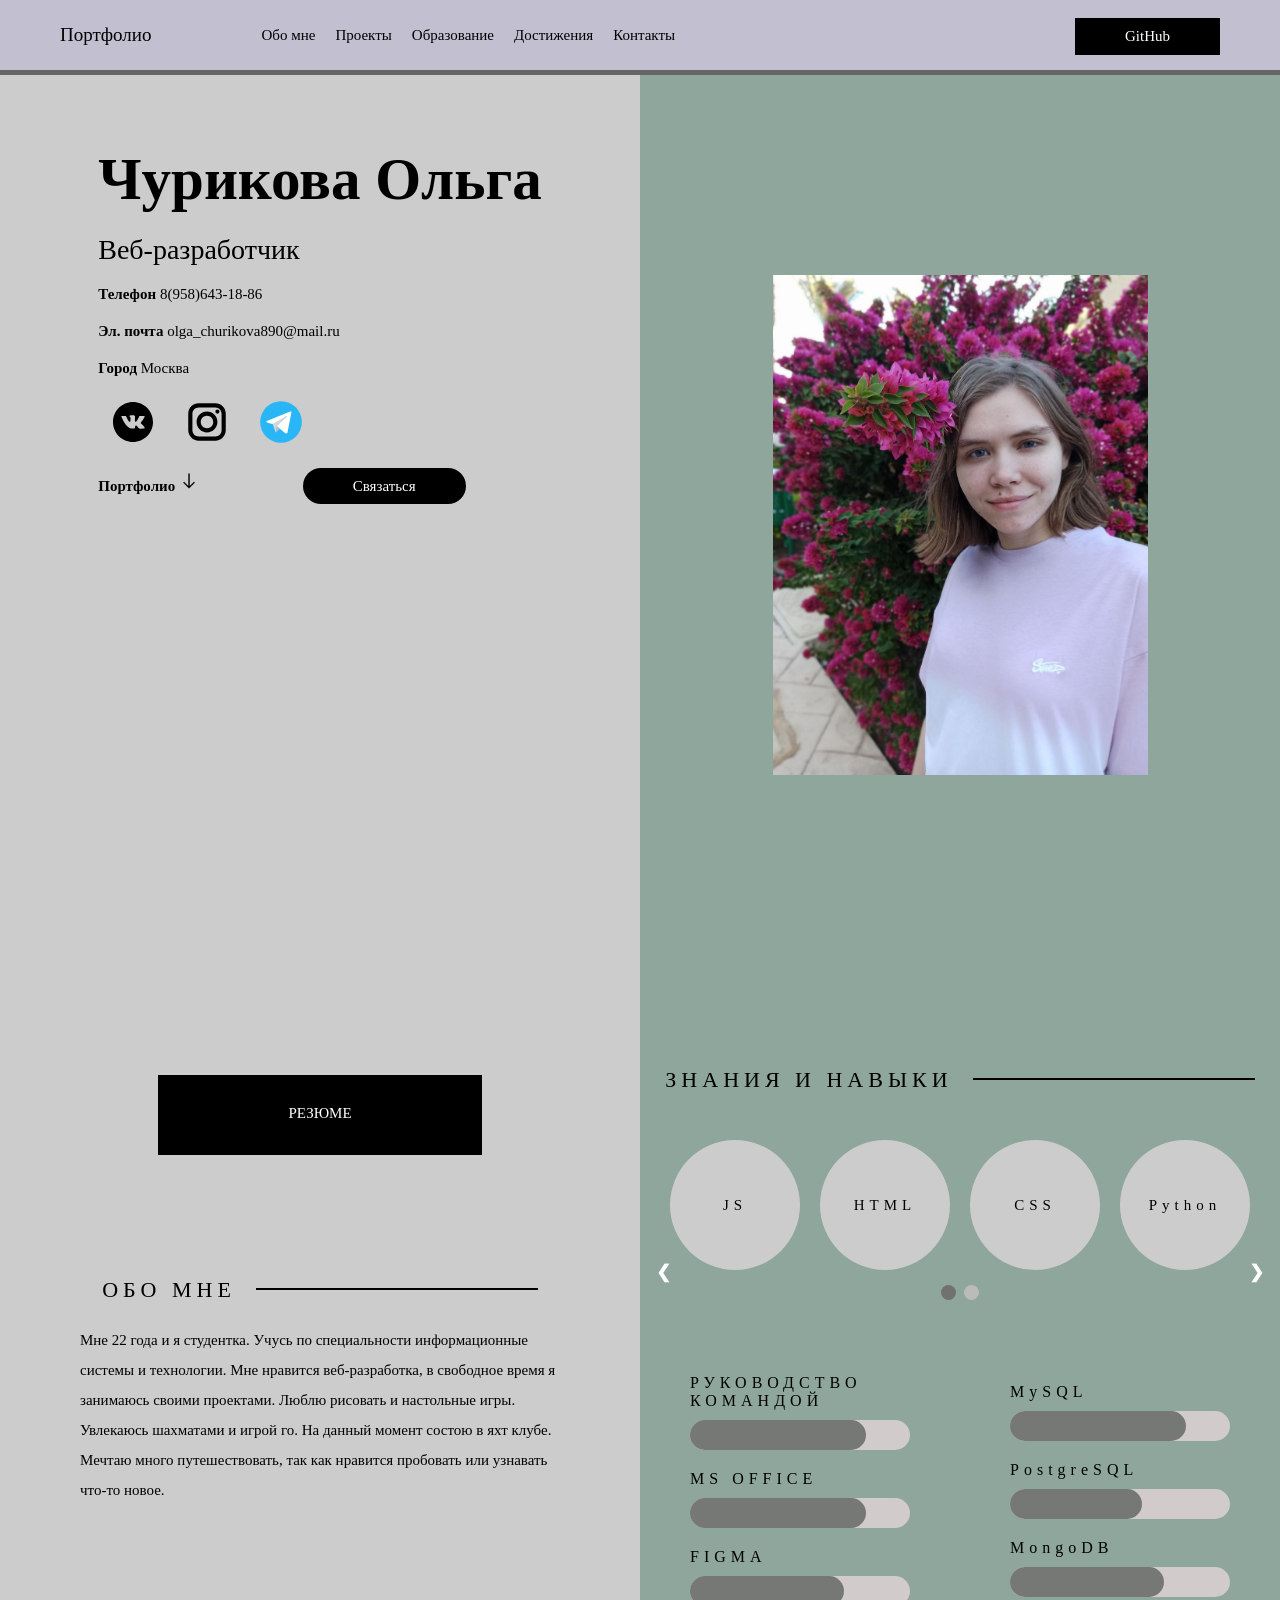
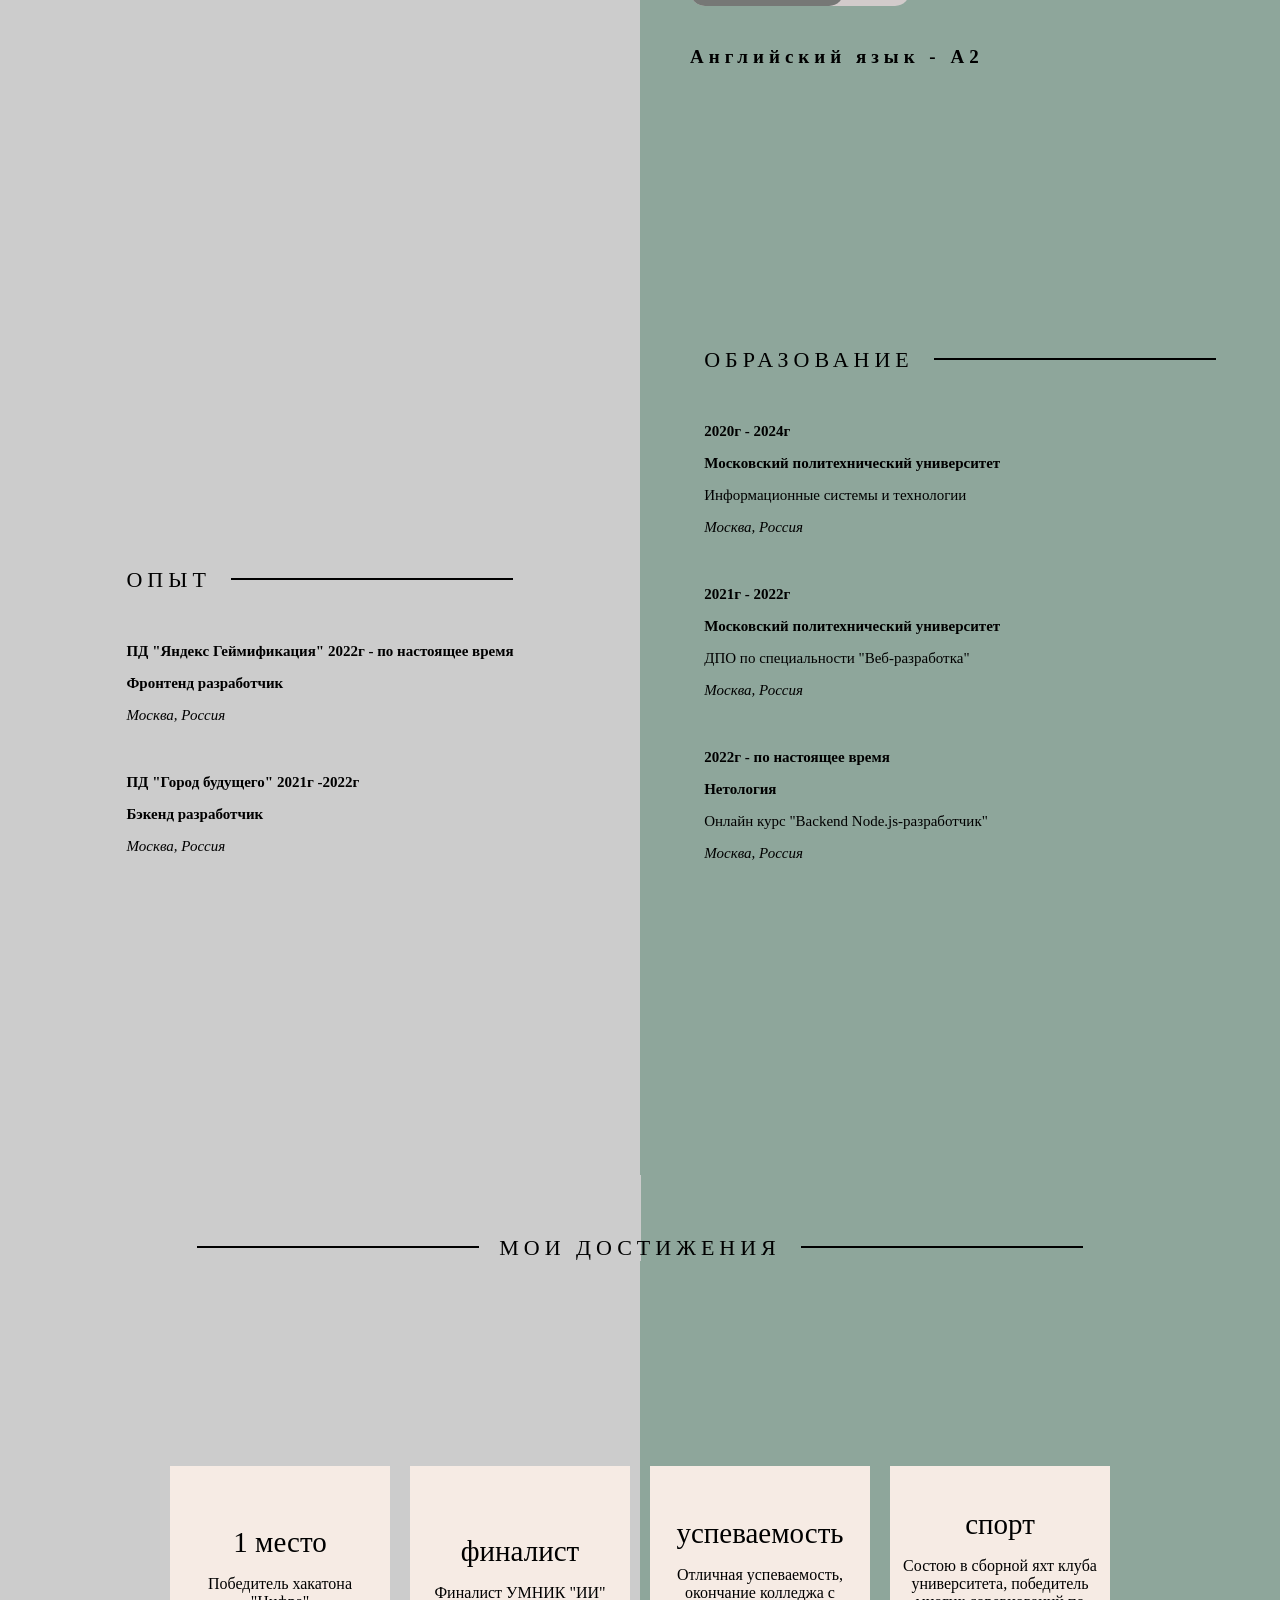
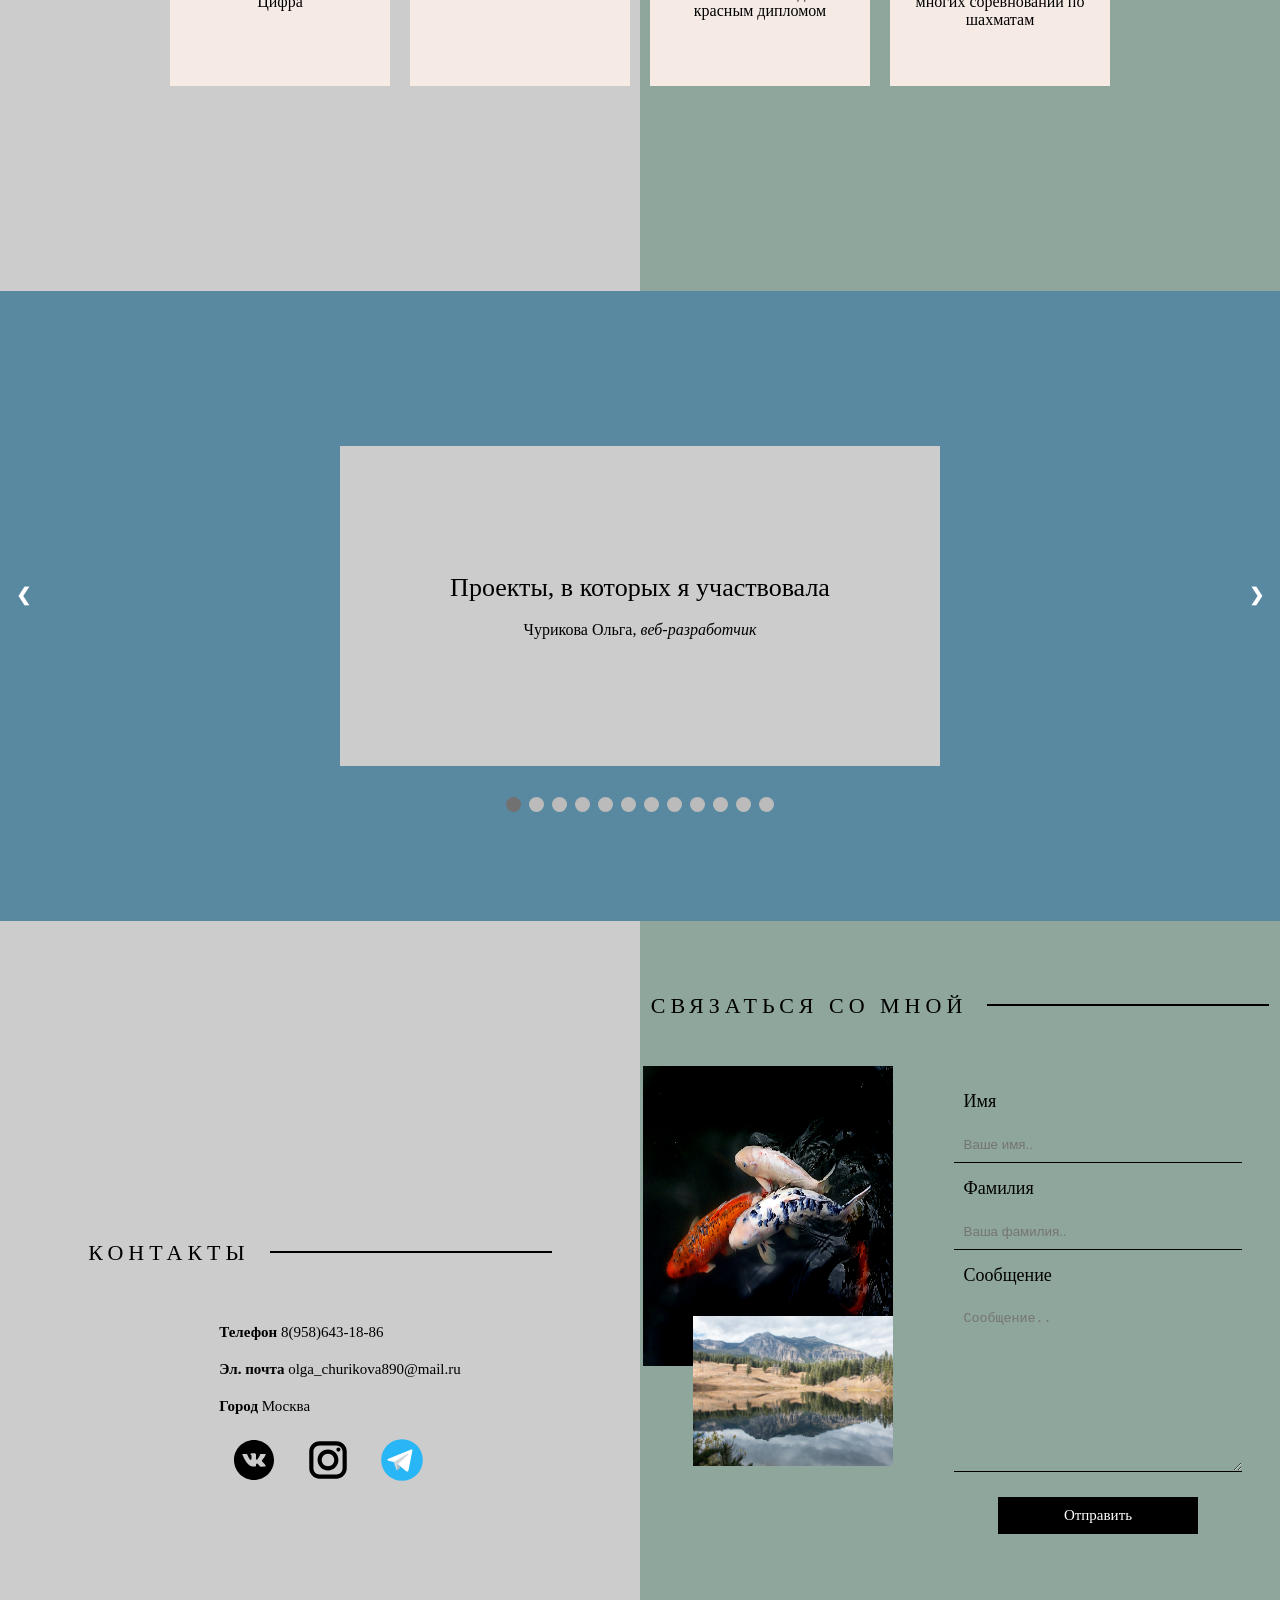
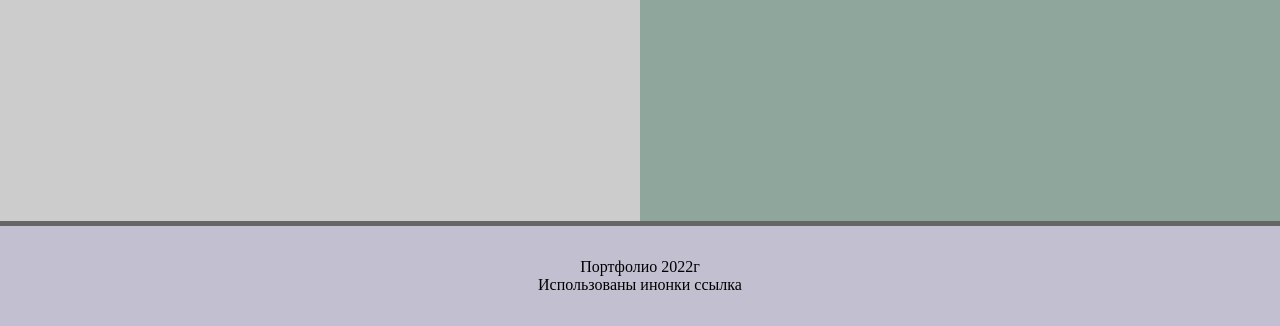
==== index.html @ 54ed5aa5 "rename index.html" ====
<!DOCTYPE html>
<html lang="ru">

<head>
    <meta charset="UTF-8">
    <link rel="stylesheet" href="style.css">
    <title>Портфолио</title>
</head>

<body>
    <header>
        <div class="header">
            <div class="header-logo">
                Портфолио
            </div>
            <div class="header-nav">
                <ul class="header-nav-lists">
                    <li class="header-list">
                        <a class="link-nav" href="#about">Обо мне</a>
                    </li>
                    <li class="header-list">
                        <a class="link-nav" href="#project">Проекты</a>
                    </li>
                    <li class="header-list">
                        <a class="link-nav" href="#education">Образование</a>
                    </li>
                    <li class="header-list">
                        <a class="link-nav" href="#achievements">Достижения</a>
                    </li>
                    <li class="header-list">
                        <a class="link-nav" href="#contacts">Контакты</a>
                    </li>
                </ul>
            </div>
            <div class="header-button">
                <a href="https://github.com/churikova-olga?tab=repositories" class="git">
                    GitHub
                </a>
            </div>
        </div>
    </header>

    <section class="section introduction">

        <div class="split left">
            <div class="centered">
                <ul class="introduction-info">
                    <li class="introduction-list name">Чурикова Ольга</li>
                    <li class="introduction-list post">Веб-разработчик</li>
                    <li class="introduction-list text-introduction"><b>Телефон</b> 8(958)643-18-86</li>
                    <li class="introduction-list text-introduction"><b>Эл. почта</b> olga_churikova890@mail.ru</li>
                    <li class="introduction-list text-introduction"><b>Город</b> Москва</li>
                    <li class="introduction-list">
                        <a href="https://vk.com/ochurikova" class="social-network">
                            <img src="public/icon/vk.svg" height="50px" width="50px"></img>
                        </a>
                        <a href="https://www.instagram.com/anice_roonath/" class="social-network">
                            <img src="public/icon/instagram.svg" height="50px" width="50px"></img>
                        </a>
                        <a href="t.me/anice2000" class="social-network">
                            <img src="public/icon/telegram.svg" height="50px" width="50px"></img>
                        </a>
                    </li>
                    <li class="introduction-list text-introduction"> <a class="link-nav" href="#about"><strong>Портфолио</strong>
                        <img class="arrow" src="public/icon/arrow.png" height="20px" width="20px"></img></a>
                        <a href="#contacts" class="introduction-but"> Связаться</a>
                    </li>
                </ul>
            </div>
        </div>

        <div class="split right">
            <div class="centered img">
                <img src="public/img/avatar.jpg" alt="avatar" height="500px" width="375px">
            </div>
        </div>

    </section>

    <section id="about" class="section about">
        <div class="split left">
            <div class="centered-column">
                <a class="summary" href="public/summary.pdf" download>РЕЗЮМЕ</a>
                <div class="title-section">
                    <ul class="title-list">
                        <li class="list">ОБО МНЕ</li>
                        <li class="list">
                            <hr class="hr">
                        </li>
                    </ul>
                </div>
                <div class="section-text">
                    Мне 22 года и я студентка. Учусь по специальности информационные системы и технологии. Мне нравится веб-разработка, в свободное время я занимаюсь своими проектами. Люблю рисовать и настольные игры. Увлекаюсь шахматами и игрой го. На данный момент состою
                    в яхт клубе. Мечтаю много путешествовать, так как нравится пробовать или узнавать что-то новое.
                </div>
            </div>
        </div>

        <div class="split right">
            <div class="section-skills">
                <div class="centered-column">
                    <div class="title-section" style="margin: 70px 0 10px 0">
                        <ul class="title-list">
                            <li class="list">ЗНАНИЯ И НАВЫКИ</li>
                            <li class="list">
                                <hr class="hr">
                            </li>
                        </ul>
                    </div>
                    <div class="section-text" style="width: 100%">
                        <div class="slideshow-container">
                            <div class="mySlides1 fade">
                                <ul class="title-list slides-skills">
                                    <li class="list circle">JS</li>
                                    <li class="list circle">HTML</li>
                                    <li class="list circle">CSS</li>
                                    <li class="list circle">Python</li>
                                </ul>
                            </div>
                            <div class="mySlides1 fade ">
                                <ul class="title-list slides-skills">
                                    <li class="list circle">Django</li>
                                    <li class="list circle">Node.js</li>
                                    <li class="list circle">Vue.js</li>
                                    <li class="list circle">PHP</li>
                                </ul>
                            </div>

                            <a class="prev" onclick="plusSlides(-1, 0)">❮</a>
                            <a class="next" onclick="plusSlides(1, 0)">❯</a>

                        </div>
                    </div>
                    <div style="text-align:center">
                        <span class="dot-one" onclick="currentSlide(1, 0)"></span>
                        <span class="dot-one" onclick="currentSlide(2, 0)"></span>
                    </div>

                </div>
                <div class="bar-skills">
                    <div class="row">
                        <div class="col">
                            <div class="bar">
                                <div class="list bar-text">РУКОВОДСТВО КОМАНДОЙ</div>
                                <div class="bar-container">
                                    <div class="bar-1 scale"></div>
                                </div>
                            </div>
                            <div class="bar">
                                <div class="list bar-text">MS OFFICE</div>
                                <div class="bar-container">
                                    <div class="bar-2 scale"></div>
                                </div>
                            </div>
                            <div class="bar">
                                <div class="list bar-text">FIGMA</div>
                                <div class="bar-container">
                                    <div class="bar-3 scale"></div>
                                </div>
                            </div>
                        </div>
                        <div class="col">
                            <div class="bar">
                                <div class="list bar-text">MySQL</div>
                                <div class="bar-container">
                                    <div class="bar-4 scale"></div>
                                </div>
                            </div>
                            <div class="bar">
                                <div class="list bar-text">PostgreSQL</div>
                                <div class="bar-container">
                                    <div class="bar-5 scale"></div>
                                </div>
                            </div>
                            <div class="bar">
                                <div class="list bar-text">MongoDB</div>
                                <div class="bar-container">
                                    <div class="bar-6 scale"></div>
                                </div>
                            </div>
                        </div>
                    </div>
                </div>
                <div class="english">Английский язык - A2</div>
            </div>

        </div>

    </section>

    <section id="education" class="section education">

        <div class="split left">
            <div class="centered-column experience">
                <div class="title-section">
                    <ul class="title-list">
                        <li class="list">ОПЫТ</li>
                        <li class="list">
                            <hr class="hr">
                        </li>
                    </ul>
                    <ul class="education-block-list">
                        <li class="education-list"><b>ПД "Яндекс Геймификация" 2022г - по настоящее время</b></li>
                        <li class="education-list"><b>Фронтенд разработчик</b></li>
                        <li class="education-list"><i>Москва, Россия</i></li>
                    </ul>
                    <ul class="education-block-list">
                        <li class="education-list"><b>ПД "Город будущего" 2021г -2022г</b></li>
                        <li class="education-list"><b>Бэкенд разработчик</b></li>
                        <li class="education-list"><i>Москва, Россия</i></li>
                    </ul>
                </div>
            </div>
        </div>

        <div class="split right">
            <div class="centered-column">
                <div class="title-section  education-margin">
                    <ul class="title-list">
                        <li class="list">ОБРАЗОВАНИЕ</li>
                        <li class="list">
                            <hr class="hr">
                        </li>
                    </ul>

                    <ul class="education-block-list">
                        <li class="education-list"><b>2020г - 2024г</b></li>
                        <li class="education-list"><b>Московский политехнический университет</b></li>
                        <li class="education-list">Информационные системы и технологии</li>
                        <li class="education-list"><i>Москва, Россия</i></li>
                    </ul>

                    <ul class="education-block-list">
                        <li class="education-list"><b>2021г - 2022г</b></li>
                        <li class="education-list"><b>Московский политехнический университет</b></li>
                        <li class="education-list">ДПО по специальности "Веб-разработка"</li>
                        <li class="education-list"><i>Москва, Россия</i></li>
                    </ul>

                    <ul class="education-block-list">
                        <li class="education-list"><b>2022г - по настоящее время</b></li>
                        <li class="education-list"><b>Нетология</b></li>
                        <li class="education-list">Онлайн курс "Backend Node.js-разработчик"</li>
                        <li class="education-list"><i>Москва, Россия</i></li>
                    </ul>


                </div>
            </div>
        </div>

    </section>



    <section id="achievements" class="section achievements" style="flex-direction: column;">
        <div class="title-section gradient">
            <ul class="title-list" style="margin: 0; justify-content: center;">
                <li class="list">
                    <hr class="hr">
                </li>
                <li class="list">МОИ ДОСТИЖЕНИЯ</li>
                <li class="list">
                    <hr class="hr">
                </li>
            </ul>
        </div>
        <div style="display:flex">
            <div class="split-short left">
                <div class="centered">
                    <div class="row-achievements justify-left">
                        <div class="column-achievements">
                            <div class="content">
                                <span class="title-achievements">1 место</span>
                                <p class="text-achievements">Победитель хакатона "Цифра"</p>
                            </div>
                        </div>
                        <div class="column-achievements">
                            <div class="content">
                                <span class="title-achievements">финалист</span>
                                <p class="text-achievements">Финалист УМНИК "ИИ"</p>
                            </div>
                        </div>
                    </div>
                </div>
            </div>
            <div class="split-short right">
                <div class="centered">
                    <div class="row-achievements justify-rigth">
                        <div class="column-achievements">
                            <div class="content">
                                <span class="title-achievements">успеваемость</span>
                                <p class="text-achievements">Отличная успеваемость, окончание колледжа с красным дипломом</p>
                            </div>
                        </div>
                        <div class="column-achievements">
                            <div class="content">
                                <span class="title-achievements">спорт</span>
                                <p class="text-achievements">Состою в сборной яхт клуба университета, победитель многих соревнований по шахматам</p>
                            </div>
                        </div>
                    </div>
                </div>
            </div>
        </div>
    </section>

    <section id="project" class="section project">

        <div class="slideshow-container2">
            <div class="mySlides2 fade">
                <div class="project-position">
                    <div class="project-title">
                        <div class="project-center">
                            <span class="project-text" style="font-size: 26px;">Проекты, в которых я участвовала</span></br>
                            <span class="project-text" style="font-size: 16px;">Чурикова Ольга, <i>веб-разработчик</i></span>
                        </div>
                    </div>
                </div>
            </div>

            <div class="mySlides2 fade">
                <div class="project-position">
                    <div class="project-title">
                        <div class="project-center">
                            <span class="project-text" style="font-size: 26px;">ComProPy</span></br>
                            <p class="project-text-basic">Веб-приложение для кооперативного обучения языку Python. Пользователь может не только выкладывать свои задачи, но и решать задачи других пользователей. Приложение написано на Node.js с использованием Passport.js для регистрации
                                и входа. В качестве шаблонизатора ejs.
                            </p>
                            <a class="button-project-git" href="https://github.com/churikova-olga/ComProPy">Подробнее</a>
                        </div>
                    </div>
                </div>
            </div>

            <div class="mySlides2 fade">
                <div class="project-position">
                    <div class="project-title">
                        <div class="project-center">
                            <span class="project-text" style="font-size: 26px;">RockPaperScissors</span></br>
                            <p class="project-text-basic">Брвузерная игра камень ножницы бумага с компьютером. Написана игра на Vue.js.
                            </p>
                            <a class="button-project-git" href="https://github.com/churikova-olga/Rock-Paper-Scissors">Подробнее</a>
                        </div>
                    </div>
                </div>
            </div>

            <div class="mySlides2 fade">
                <div class="project-position">
                    <div class="project-title">
                        <div class="project-center">
                            <span class="project-text" style="font-size: 26px;">Яндекс Геймификация</span></br>
                            <p class="project-text-basic"> система нематериальной мотивации для сотрудников СПП (ООК и ВКЦ). Система построена с использованием игрового мышления и динамики игр для вовлечения сотрудников в рабочий процесс. Используемый стек технологий Django+Vue cli.
                            </p>
                            <a class="button-project-git" href="http://project-lending.std-1550.ist.mospolytech.ru/">Подробнее</a>
                        </div>
                    </div>
                </div>
            </div>


            <div class="mySlides2 fade">
                <div class="project-position">
                    <div class="project-title">
                        <div class="project-center">
                            <span class="project-text" style="font-size: 26px;">Library</span></br>
                            <p class="project-text-basic">Проект заключался в создании библиотеки. Пользователь мог выкладывать книги, редактировать, читать, удалять и если нужно скачивать. Используемый стек технологий Node.js+CSS/HTML/JS. В качестве БД была исользована MongoDB, так
                                же приложение было докерезировано</p>
                            <a class="button-project-git" href="https://github.com/churikova-olga/library-netology">Подробнее</a>
                        </div>
                    </div>
                </div>
            </div>

            <div class="mySlides2 fade">
                <div class="project-position">
                    <div class="project-title">
                        <div class="project-center">
                            <span class="project-text" style="font-size: 26px;">API Delivery</span></br>
                            <p class="project-text-basic">Бэкенд-приложение службы доставки. Используемый стек технологий Node.js+CSS/HTML/JS. В качестве БД была исользована MongoDB, так же приложение было докерезировано</p>
                            <a class="button-project-git" href="https://github.com/churikova-olga/delivery-service">Подробнее</a>
                        </div>
                    </div>
                </div>
            </div>

            <div class="mySlides2 fade">
                <div class="project-position">
                    <div class="project-title">
                        <div class="project-center">
                            <span class="project-text" style="font-size: 26px;">Note</span></br>
                            <p class="project-text-basic">Приложения для заметок. Реализована автооризация с помощью Passport.js. Приложение написано с помощью Node.js и БД MySQL</p>
                            <a class="button-project-git" href="https://github.com/churikova-olga/Note">Подробнее</a>
                        </div>
                    </div>
                </div>
            </div>

            <div class="mySlides2 fade">
                <div class="project-position">
                    <div class="project-title">
                        <div class="project-center">
                            <span class="project-text" style="font-size: 26px;">Город будущего</span></br>
                            <p class="project-text-basic">Данное веб-приложение позволит жителям всей России делиться своими инициативами, проблемами, предложениями по улучшению их города\села\района и др. Приложение написано с помощью фркймворка Django.</p>
                            <a class="button-project-git" href="https://github.com/churikova-olga/city_future">Подробнее</a>
                        </div>
                    </div>
                </div>
            </div>

            <div class="mySlides2 fade">
                <div class="project-position">
                    <div class="project-title">
                        <div class="project-center">
                            <span class="project-text" style="font-size: 26px;">CardGame</span></br>
                            <p class="project-text-basic">Фрагмент карточной игры против компьютера, написанный на Vue.js.
                            </p>
                            <a class="button-project-git" href="https://github.com/churikova-olga/CardGame">Подробнее</a>
                        </div>
                    </div>
                </div>
            </div>

            <div class="mySlides2 fade">
                <div class="project-position">
                    <div class="project-title">
                        <div class="project-center">
                            <span class="project-text" style="font-size: 26px;">Travel</span></br>
                            <p class="project-text-basic">Фрагмент приложения турфирмы. Реализовано в рамках ДПО по веб-разреботке. Основной стек технологи PHP+HTML/CSS/JS.</p>
                            <a class="button-project-git" href="https://github.com/churikova-olga/travel">Подробнее</a>
                        </div>
                    </div>
                </div>
            </div>

            <div class="mySlides2 fade">
                <div class="project-position">
                    <div class="project-title">
                        <div class="project-center">
                            <span class="project-text" style="font-size: 26px;">ChapterSaver</span></br>
                            <p class="project-text-basic">Настольное приложение для мониторинга обновлений в онлайн-библиотеках. Это приложение позволяет пользователю узнавать о выходе новых глав ваших любимых рассказов через гибкую систему оповещений. Написано на Python + PyQt и
                                Qt Designer.
                            </p>
                            <a class="button-project-git" href="https://github.com/churikova-olga/ChapterSaver/tree/master">Подробнее</a>
                        </div>
                    </div>
                </div>
            </div>

            <div class="mySlides2 fade">
                <div class="project-position">
                    <div class="project-title">
                        <div class="project-center">
                            <span class="project-text" style="font-size: 26px;">slideText</span></br>
                            <p class="project-text-basic">Модуль переключения текста, написанный на Vue.js.
                            </p>
                            <a class="button-project-git" href="https://github.com/churikova-olga/slideText">Подробнее</a>
                        </div>
                    </div>
                </div>
            </div>

            <a class="prev-2" onclick="plusSlides(-1, 1)">❮</a>
            <a class="next-2" onclick="plusSlides(1, 1)">❯</a>

            <div class="absolute-dot" style="text-align:center;">
                <span class="dot-two" onclick="currentSlide(1, 1)"></span>
                <span class="dot-two" onclick="currentSlide(2, 1)"></span>
                <span class="dot-two" onclick="currentSlide(3, 1)"></span>
                <span class="dot-two" onclick="currentSlide(4, 1)"></span>
                <span class="dot-two" onclick="currentSlide(5, 1)"></span>
                <span class="dot-two" onclick="currentSlide(6, 1)"></span>
                <span class="dot-two" onclick="currentSlide(7, 1)"></span>
                <span class="dot-two" onclick="currentSlide(8, 1)"></span>
                <span class="dot-two" onclick="currentSlide(9, 1)"></span>
                <span class="dot-two" onclick="currentSlide(10, 1)"></span>
                <span class="dot-two" onclick="currentSlide(11, 1)"></span>
                <span class="dot-two" onclick="currentSlide(12, 1)"></span>
            </div>
        </div>



    </section>

    <section id="contacts" class="section contacts">

        <div class="split left">
            <div class="centered-column contacts-form">
                <div class="title-section">
                    <ul class="title-list">
                        <li class="list">КОНТАКТЫ</li>
                        <li class="list">
                            <hr class="hr">
                        </li>
                    </ul>
                </div>
                <ul>
                    <li class="introduction-list text-introduction"><b>Телефон</b> 8(958)643-18-86</li>
                    <li class="introduction-list text-introduction"><b>Эл. почта</b> olga_churikova890@mail.ru</li>
                    <li class="introduction-list text-introduction"><b>Город</b> Москва</li>
                    <li class="introduction-list">
                        <a href="https://vk.com/ochurikova" class="social-network">
                            <img src="public/icon/vk.svg" height="50px" width="50px"></img>
                        </a>
                        <a href="https://www.instagram.com/anice_roonath/" class="social-network">
                            <img src="public/icon/instagram.svg" height="50px" width="50px"></img>
                        </a>
                        <a href="t.me/anice2000" class="social-network">
                            <img src="public/icon/telegram.svg" height="50px" width="50px"></img>
                        </a>
                    </li>
                </ul>
            </div>
        </div>

        <div class="split right">
            <div class="centered-column">
                <div class="title-section" style="margin: 50px 0 25px 0;">
                    <ul class="title-list">
                        <li class="list">СВЯЗАТЬСЯ СО МНОЙ</li>
                        <li class="list">
                            <hr class="hr">
                        </li>
                    </ul>
                </div>
                <div class="row-forms">
                    <div style="width: 40%; height: 100%; display: flex; justify-content:center">
                        <img src="public/img/fish.jpg" height="300px" width="250px"></img>
                        <img class="img-contacts-absolute" src="public/img/mountains.jpg" height="150px" width="200px"></img>
                    </div>
                    <div style="width: 60%; height: 100%;">
                        <form class="forms-touch" name="contact" method="POST" data-netlify="true">

                            <label class="forms-label" for="fname">Имя</label>
                            <input class="forms-input" type="text" id="fname" name="firstname" placeholder="Ваше имя..">
                            <label class="forms-label" for="lname">Фамилия</label>
                            <input class="forms-input" type="text" id="lname" name="lastname" placeholder="Ваша фамилия..">

                            <label class="forms-label" for="subject">Сообщение</label>
                            <textarea class="forms-input" id="subject" name="subject" placeholder="Сообщение.." style="height:150px"></textarea>

                            <input class="button-forms" type="submit" value="Отправить">
                        </form>
                    </div>
                </div>
            </div>
        </div>
    </section>

    <footer>
        <span class="footer-text">Портфолио 2022г</span>
        <span class="footer-text">Использованы инонки <a style="color: black; text-decoration: none;" 
            href="https://icons8.ru/icons/">ссылка</a></span>
    </footer>
</body>
<script>
    let slideIndex = [1, 1];
    /* Class the members of each slideshow group with different CSS classes */
    let slideId = ["mySlides1", "mySlides2"]
    showSlides(1, 0);
    showSlides(1, 1);

    function plusSlides(n, no) {
        showSlides(slideIndex[no] += n, no);
    }

    function currentSlide(n, no) {
        showSlides(slideIndex[no] = n, no);
    }

    function showSlides(n, no) {
        let i;
        let dots;
        let x = document.getElementsByClassName(slideId[no]);
        console.log(slideId[no])
        if (slideId[no] === 'mySlides1') {
            dots = document.querySelectorAll(".dot-one");
        } else {
            dots = document.querySelectorAll(".dot-two");
        }

        console.log(dots)
        if (n > x.length) {
            slideIndex[no] = 1
        }
        if (n < 1) {
            slideIndex[no] = x.length
        }
        for (i = 0; i < x.length; i++) {
            x[i].style.display = "none";
        }
        for (i = 0; i < dots.length; i++) {
            dots[i].className = dots[i].className.replace(" active", "");
        }

        x[slideIndex[no] - 1].style.display = "block";
        dots[slideIndex[no] - 1].className += " active";
    }
</script>

</html>
---- style.css ----
@font-face {
    font-family: 'Montserrat';
    /* Гарнитура шрифта */
    src: url('./public/fonts/Montserrat-regular.ttf');
    /* Путь к файлу со шрифтом */
}


/* html {
    height: 100%;
} */

body {
    margin: 0;
}

header {
    height: 70px;
    width: 100%;
    margin: 0;
    background-color: #C2C0D0;
    border-bottom: 5px solid #666666;
}

.header {
    display: flex;
    margin: 0 60px;
    align-items: center;
    height: 100%;
}

.header-logo {
    font-family: 'Cormorant Garamond';
    font-size: 19px;
}

.header-nav {
    width: 100%;
}

.header-nav-lists {
    display: flex;
    margin: 0;
    padding: 0 100px;
}

.header-list {
    list-style-type: none;
    padding: 0 10px;
    font-family: 'Montserrat';
    font-size: 15px;
}

.git {
    padding: 10px 50px;
    position: fixed;
    background-color: black;
    color: white;
    text-decoration: none;
    font-family: 'Montserrat';
    font-size: 15px;
    right: 60px;
    top: 2%;
    z-index: 1;
}

.git:hover {
    background-color: #CCCCCC;
}

.split {
    height: 100vh;
    width: 50%;
    top: 0;
    overflow-x: hidden;
}

.split-short {
    height: 70vh;
    width: 50%;
    top: 0;
    overflow-x: hidden;
}


/* Control the left side */

.left {
    background-color: #CCCCCC;
}


/* Control the right side */

.right {
    background-color: #8EA69B;
}

.section {
    display: flex;
}

.centered {
    display: flex;
    height: 100%;
    width: 100%;
    justify-content: center;
}

.img {
    align-items: center;
}

.introduction-info {
    margin: 50px 0;
    padding: 0;
}

.introduction-list {
    list-style-type: none;
    margin: 20px 0;
}

.name {
    font-family: 'Cormorant Garamond';
    font-size: 59px;
    font-weight: bold;
}

.post {
    font-family: 'Montserrat';
    font-size: 28px;
}

.text-introduction {
    font-family: 'Montserrat';
    font-size: 15px;
}

.introduction-but {
    padding: 10px 50px;
    background-color: black;
    color: white;
    font-family: 'Montserrat';
    font-size: 15px;
    border-radius: 20px;
    margin: 0 0 0 100px;
    border: none;
    text-decoration: none;
}

.introduction-but:hover {
    background-color: #8EA69B;
}

.social-network {
    text-decoration: none;
    padding: 0 10px;
}

.title-section {
    font-family: 'Cormorant Garamond';
    font-size: 22px;
}

.summary {
    padding: 30px 130px 50px 130px;
    background-color: black;
    color: white;
    font-family: 'Montserrat';
    font-size: 15px;
    margin: 100px 0;
    height: 0%;
    text-align: center;
    text-decoration: none;
}

.summary:hover {
    background-color: #8EA69B;
}

.centered-column {
    display: flex;
    align-items: center;
    flex-direction: column;
    height: 100%;
    width: 100%;
}

.title-list {
    display: flex;
    padding: 0;
}

.list {
    list-style-type: none;
    margin: 0 10px;
    letter-spacing: 5px;
}

.hr {
    width: 280px;
    border: 0.1px solid black;
}

.section-text {
    font-family: 'Montserrat';
    font-size: 15px;
    width: 75%;
    line-height: 2;
}

.circle {
    height: 130px;
    width: 130px;
    border-radius: 50%;
    background-color: #CCCCCC;
    display: flex;
    justify-content: center;
    align-items: center;
    transition: transform .2s;
}

.hr-skills {
    width: 10px;
    border: 0.1px solid black;
}

.circle:hover {
    background-color: white;
    transform: scale(1.2);
}


/* /////// */

.mySlides1,
.mySlides2 {
    display: none;
}


/* Next & previous buttons */

.prev,
.next {
    cursor: pointer;
    position: absolute;
    top: 140%;
    width: auto;
    margin-top: -22px;
    padding: 16px;
    color: white;
    font-weight: bold;
    font-size: 18px;
    transition: 0.6s ease;
    border-radius: 0 3px 3px 0;
}

.prev-2,
.next-2 {
    cursor: pointer;
    position: absolute;
    width: auto;
    margin-top: -22px;
    padding: 16px;
    color: white;
    font-weight: bold;
    font-size: 18px;
    transition: 0.6s ease;
    border-radius: 0 3px 3px 0;
}

.absolute-dot {
    position: absolute;
    width: auto;
    margin-bottom: -400px;
}


/* Position the "next button" to the right */

.next,
.next-2 {
    right: 0;
    border-radius: 3px 0 0 3px;
}

.prev-2 {
    left: 0;
    border-radius: 3px 0 0 3px;
}


/* On hover, add a black background color with a little bit see-through */

.prev:hover,
.next:hover,
.prev-2:hover,
.next-2:hover {
    background-color: rgba(0, 0, 0, 0.8);
}

.fade {
    -webkit-animation-name: fade;
    -webkit-animation-duration: 1.5s;
    animation-name: fade;
    animation-duration: 1.5s;
}

@-webkit-keyframes fade {
    from {
        opacity: .4
    }
    to {
        opacity: 1
    }
}

@keyframes fade {
    from {
        opacity: .4
    }
    to {
        opacity: 1
    }
}

.dot-one,
.dot-two {
    cursor: pointer;
    height: 15px;
    width: 15px;
    margin: 0 2px;
    background-color: #bbb;
    border-radius: 50%;
    display: inline-block;
    transition: background-color 0.6s ease;
}

.active,
.dot-one:hover,
.dot-two:hover {
    background-color: #717171;
}

.slides-skills {
    justify-content: center;
}

.bar-container {
    width: 100%;
    background-color: #d2cbcb;
    text-align: center;
    border-radius: 20px;
    height: 30px;
}

.scale {
    height: 18px;
    background-color: #767876;
    border-radius: 20px;
    height: 30px;
}

.bar-1 {
    width: 80%;
}

.bar-2 {
    width: 80%;
}

.bar-3 {
    width: 70%;
}

.bar-4 {
    width: 80%;
}

.bar-5 {
    width: 60%;
}

.bar-6 {
    width: 70%;
}

.column {
    display: flex;
    align-items: center;
    flex-direction: column;
    height: 100%;
    width: 100%;
}

.bar-skills {
    display: flex;
    flex-direction: column;
}

.bar {
    margin: 20px 50px;
}

.bar-text {
    margin: 10px 0;
}

.row {
    display: flex;
    margin: 50px 0 20px 0;
    align-items: center;
}

.col {
    width: 100%;
}

.link-nav {
    color: black;
    text-decoration: none;
}

.arrow {
    animation: nev 5s infinite;
}


/* .arrow:hover {
    transform: scale(2);
} */

@keyframes nev {
    from {
        /* От */
        transform: scale(1);
    }
    to {
        /* До */
        transform: scale(2);
    }
}

.education-list {
    list-style-type: none;
    font-family: 'Montserrat';
    font-size: 15px;
    margin: 15px 0;
}

.education-block-list {
    padding: 0;
    margin: 50px 10px;
}

.experience {
    justify-content: center;
}

.education-margin {
    margin-top: 50px;
}

.english {
    margin: 0 50px 10px;
    letter-spacing: 5px;
    font-size: 19px;
    font-family: 'Montserrat';
    font-weight: bold;
}

.gradient {
    background: linear-gradient(to right, #CCCCCC 50.05%, #8EA69B 50%);
    padding-top: 60px;
}

.row-achievements {
    display: flex;
    width: 100%;
}

.column-achievements {
    display: flex;
    align-items: center;
    flex-direction: column;
    height: 100%;
    justify-content: center;
    margin: 0 10px;
}

.content {
    height: 200px;
    background: #F6EBE4;
    padding: 10px;
    text-align: center;
    display: flex;
    flex-direction: column;
    justify-content: center;
    width: 200px;
}

.title-achievements {
    font-family: 'Cormorant Garamond';
    font-size: 29px;
}

.text-achievements {
    font-family: 'Montserrat';
    font-size: 16px;
}

.justify-rigth {
    justify-content: flex-start;
}

.justify-left {
    justify-content: flex-end;
}

.content:hover {
    transform: translate3d(0px, -20px, 0px);
}

.slideshow-container2 {
    height: 70vh;
    width: 100%;
    justify-content: center;
    align-items: center;
    display: flex;
    flex-direction: column;
}

.project-title {
    display: flex;
    flex-direction: column;
    justify-content: center;
}

.project-position {
    width: 100%;
    height: 100%;
    display: flex;
    justify-content: center;
}

.project-center {
    height: 320px;
    width: 600px;
    display: flex;
    flex-direction: column;
    justify-content: center;
    align-content: center;
    background: #cccccc;
}

.project-text {
    text-align: center;
    font-family: 'Montserrat'
}

.mySlides2 {
    height: 100%;
    width: 100%;
    background-color: #5989a0;
}

.project-text-basic {
    font-size: 15px;
    font-family: 'Montserrat';
    text-align: center;
    padding: 0 20px;
}

.button-project-git {
    background-color: black;
    color: white;
    font-family: 'Montserrat';
    font-size: 15px;
    text-align: center;
    text-decoration: none;
    width: 200px;
    display: block;
    padding: 10px 0 10px 0px;
    margin: 10px auto;
}

.button-project-git:hover {
    background-color: #8EA69B;
}

.contacts-form {
    justify-content: center;
}

footer {
    height: 100px;
    width: 100%;
    background-color: #C2C0D0;
    border-top: 5px solid #666666;
    display: flex;
    justify-content: center;
    align-items: center;
    flex-direction: column;
}

.forms-touch {
    display: flex;
    justify-content: center;
    align-items: center;
    flex-direction: column;
    margin: 10px;
    width: 100%;
}

.forms-input {
    background: transparent;
    border: none;
    border-bottom: 1px solid black;
    outline: none;
    width: 70%;
    padding: 10px;
    resize: vertical;
}

.row-forms {
    width: 100%;
    display: flex;
    height: 100%;
}

.forms-label {
    width: 70%;
    margin: 15px 0;
    font-family: 'Montserrat';
    font-size: 18px;
}

.button-forms {
    background-color: black;
    color: white;
    font-family: 'Montserrat';
    font-size: 15px;
    text-align: center;
    width: 200px;
    display: block;
    padding: 10px 0 10px 0px;
    margin: 25px auto;
    border: none;
}

.button-forms:hover {
    background-color: #CCCCCC;
}

.img-contacts-absolute {
    position: absolute;
    margin-top: 250px;
    margin-left: 50px;
}
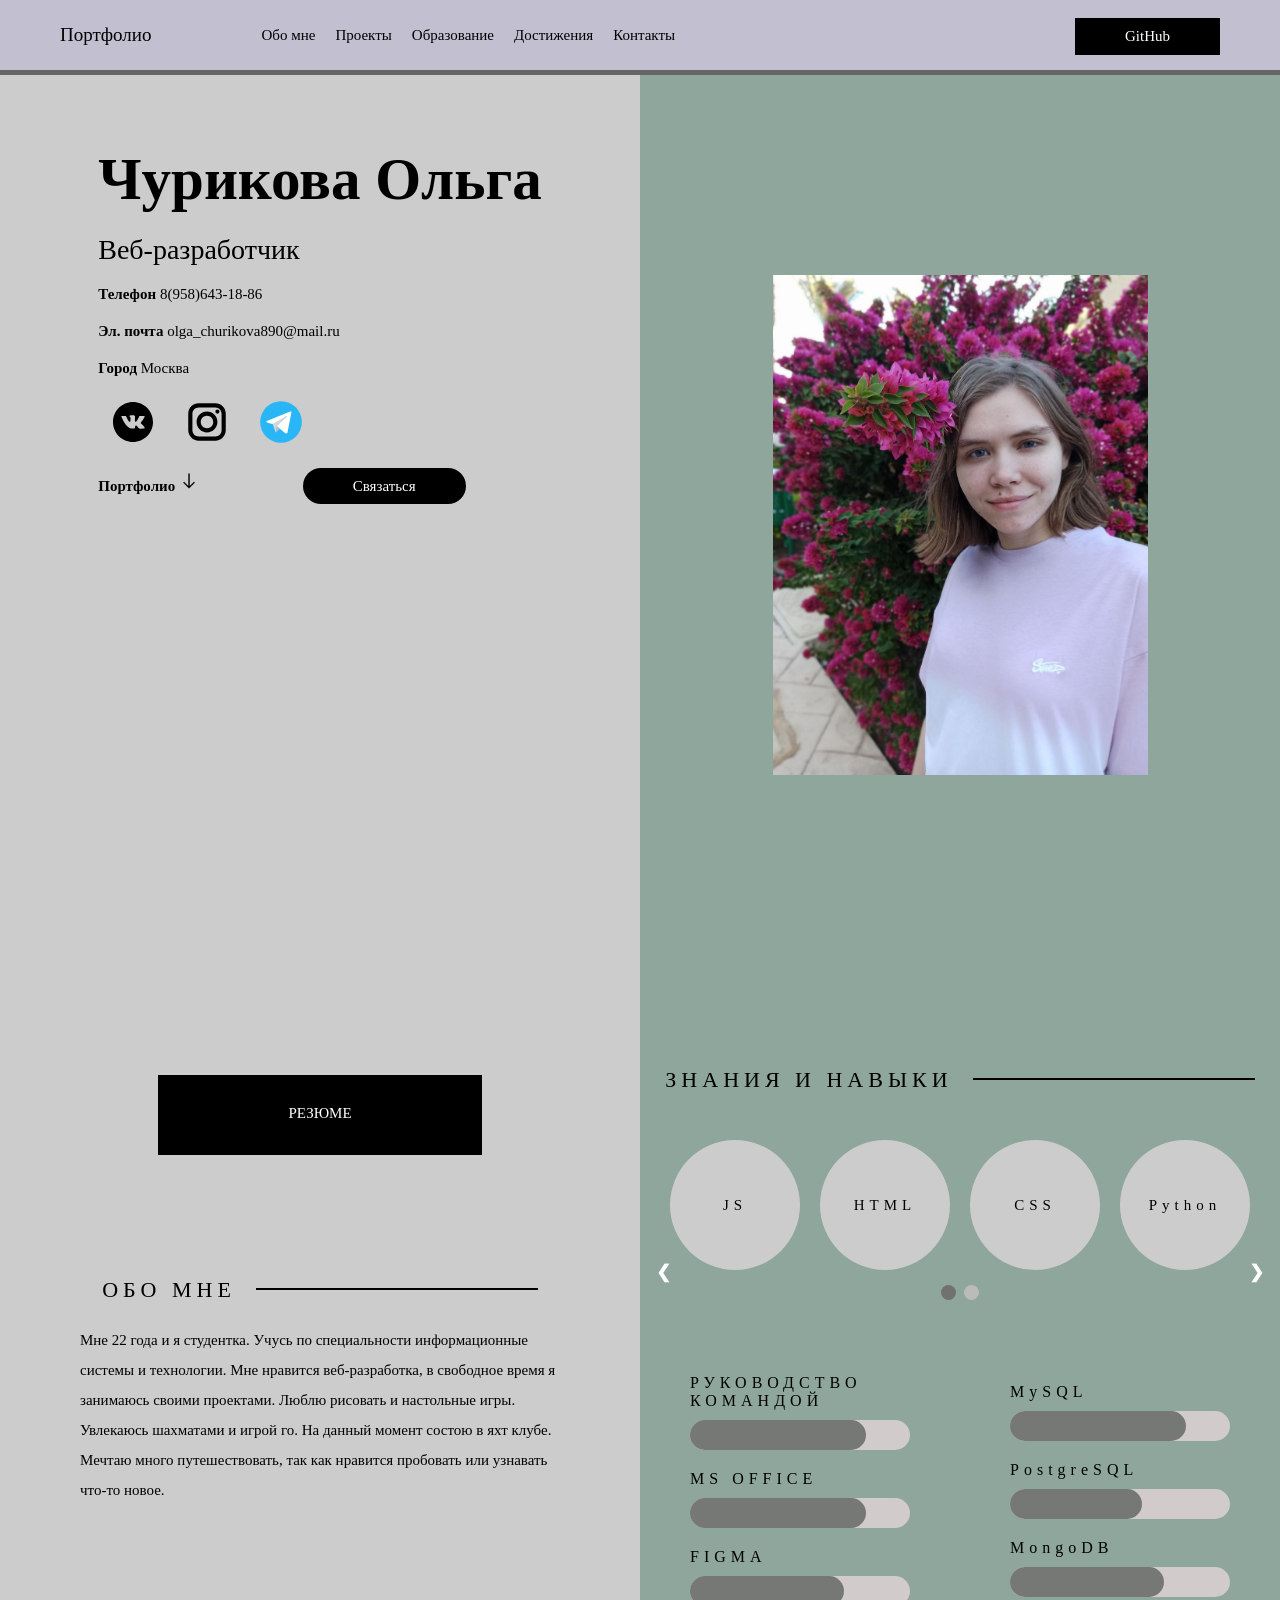
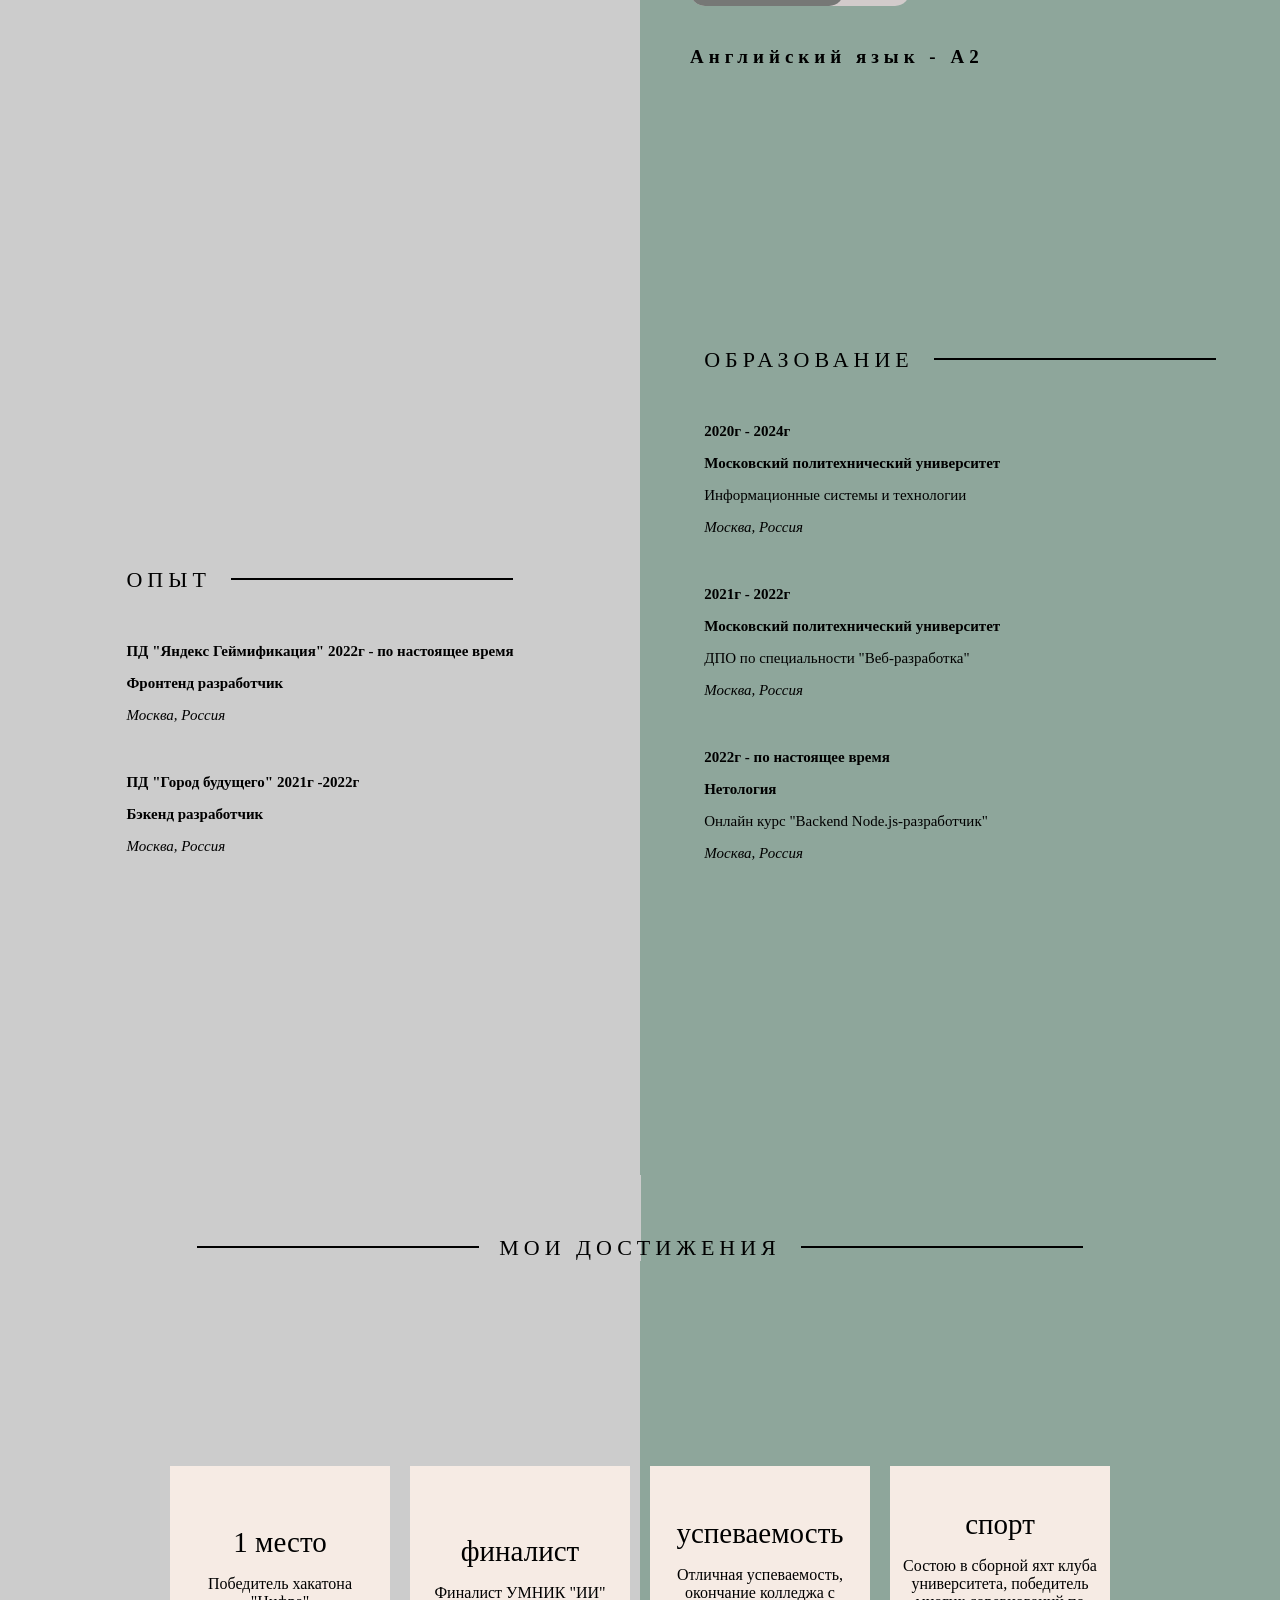
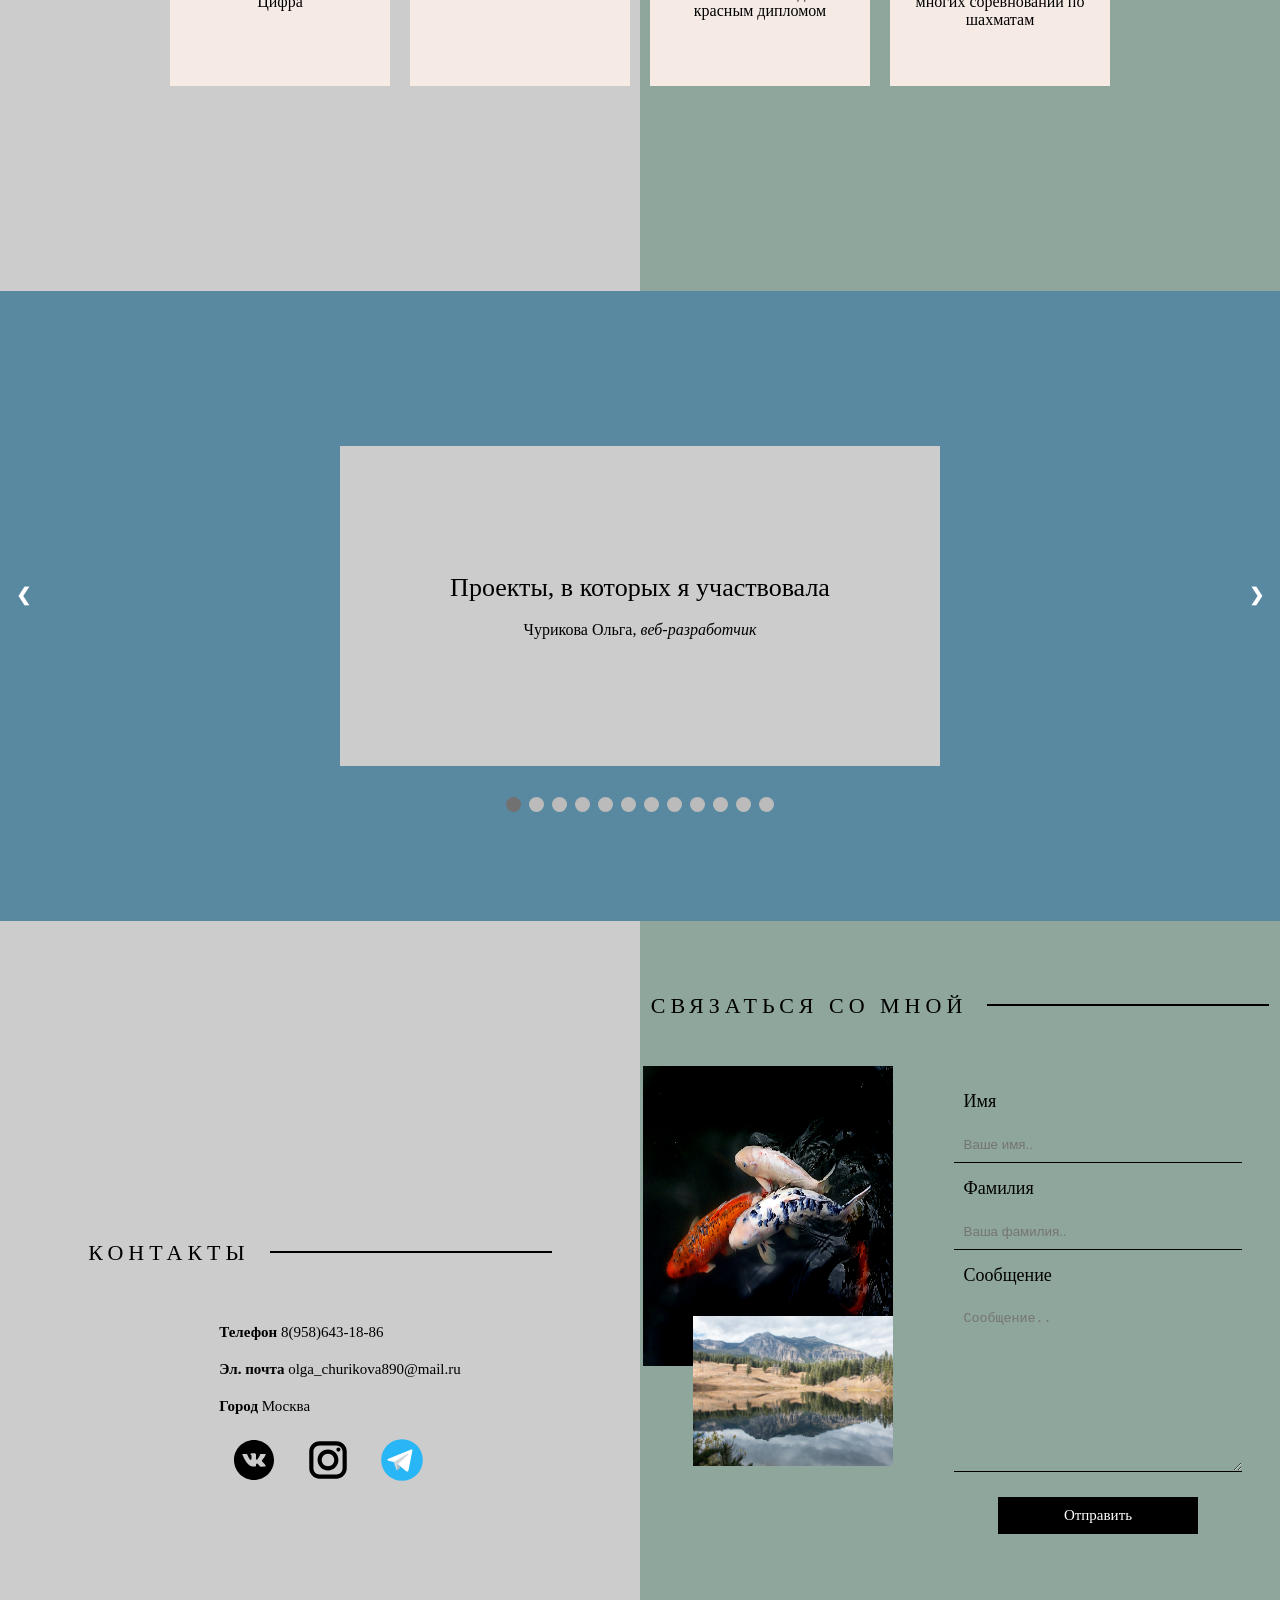
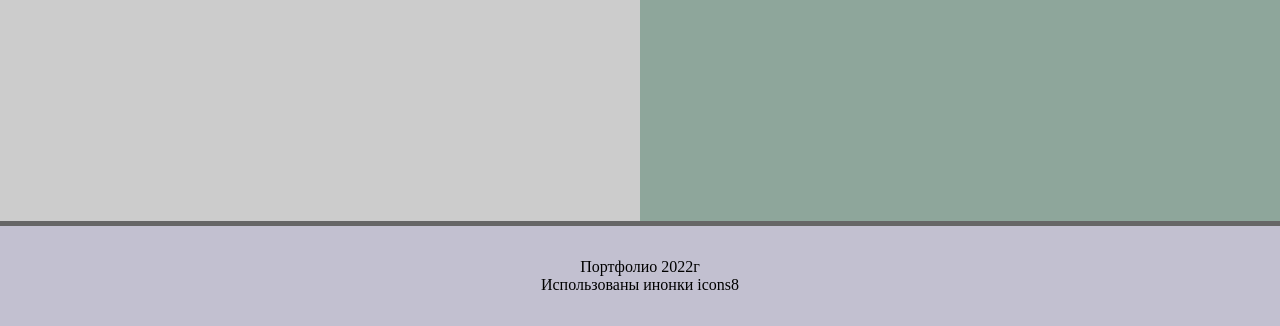
==== commit 0f6c431a: "changes index.html" ====
--- a/index.html
+++ b/index.html
@@ -57,7 +57,7 @@
                         <a href="https://www.instagram.com/anice_roonath/" class="social-network">
                             <img src="public/icon/instagram.svg" height="50px" width="50px"></img>
                         </a>
-                        <a href="t.me/anice2000" class="social-network">
+                        <a href="https://t.me/anice2000" class="social-network">
                             <img src="public/icon/telegram.svg" height="50px" width="50px"></img>
                         </a>
                     </li>
@@ -351,7 +351,7 @@
                     <div class="project-title">
                         <div class="project-center">
                             <span class="project-text" style="font-size: 26px;">Яндекс Геймификация</span></br>
-                            <p class="project-text-basic"> система нематериальной мотивации для сотрудников СПП (ООК и ВКЦ). Система построена с использованием игрового мышления и динамики игр для вовлечения сотрудников в рабочий процесс. Используемый стек технологий Django+Vue cli.
+                            <p class="project-text-basic"> Система нематериальной мотивации для сотрудников СПП (ООК и ВКЦ). Система построена с использованием игрового мышления и динамики игр для вовлечения сотрудников в рабочий процесс. Используемый стек технологий Django+Vue cli.
                             </p>
                             <a class="button-project-git" href="http://project-lending.std-1550.ist.mospolytech.ru/">Подробнее</a>
                         </div>
@@ -402,7 +402,7 @@
                     <div class="project-title">
                         <div class="project-center">
                             <span class="project-text" style="font-size: 26px;">Город будущего</span></br>
-                            <p class="project-text-basic">Данное веб-приложение позволит жителям всей России делиться своими инициативами, проблемами, предложениями по улучшению их города\села\района и др. Приложение написано с помощью фркймворка Django.</p>
+                            <p class="project-text-basic">Данное веб-приложение позволит жителям всей России делиться своими инициативами, проблемами, предложениями по улучшению их города\села\района и др. Приложение написано с помощью фреймворка Django.</p>
                             <a class="button-project-git" href="https://github.com/churikova-olga/city_future">Подробнее</a>
                         </div>
                     </div>
@@ -507,7 +507,7 @@
                         <a href="https://www.instagram.com/anice_roonath/" class="social-network">
                             <img src="public/icon/instagram.svg" height="50px" width="50px"></img>
                         </a>
-                        <a href="t.me/anice2000" class="social-network">
+                        <a href="https://t.me/anice2000" class="social-network">
                             <img src="public/icon/telegram.svg" height="50px" width="50px"></img>
                         </a>
                     </li>
@@ -552,7 +552,7 @@
     <footer>
         <span class="footer-text">Портфолио 2022г</span>
         <span class="footer-text">Использованы инонки <a style="color: black; text-decoration: none;" 
-            href="https://icons8.ru/icons/">ссылка</a></span>
+            href="https://icons8.ru/icons/">icons8</a></span>
     </footer>
 </body>
 <script>
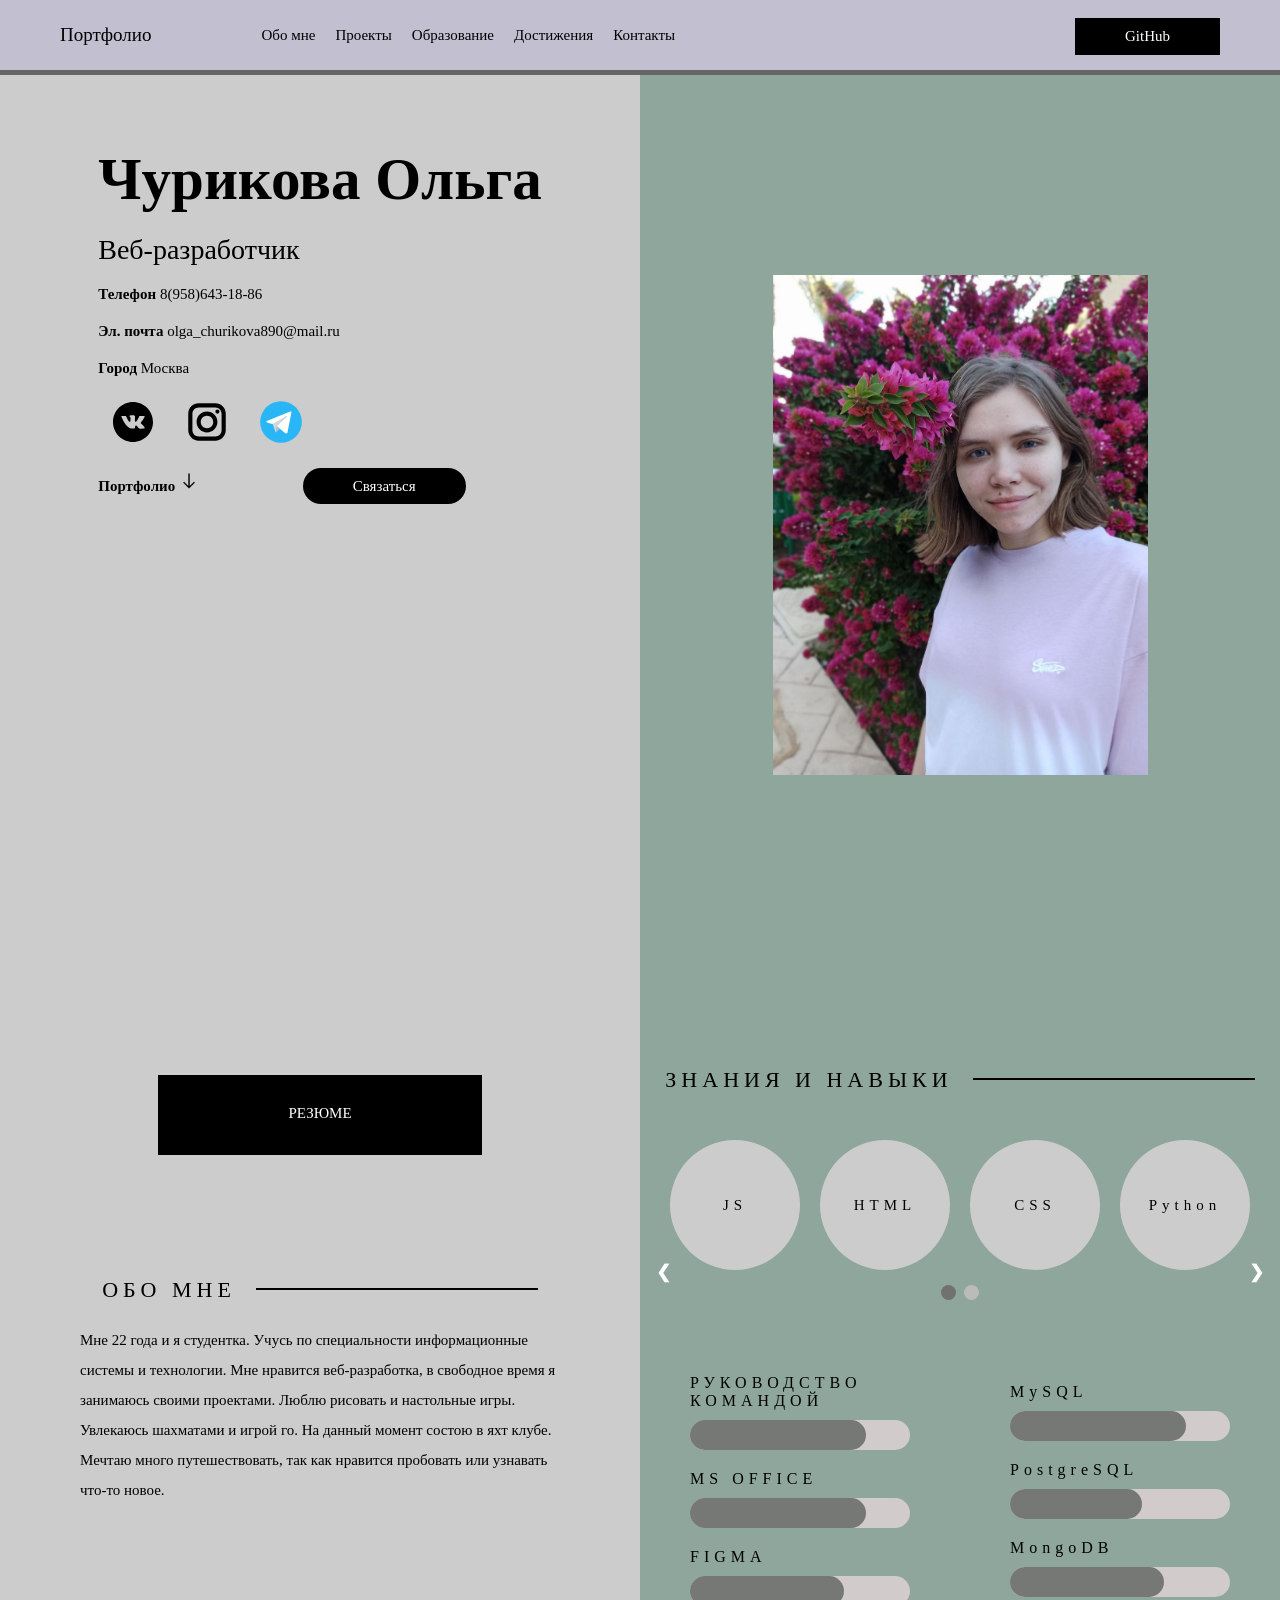
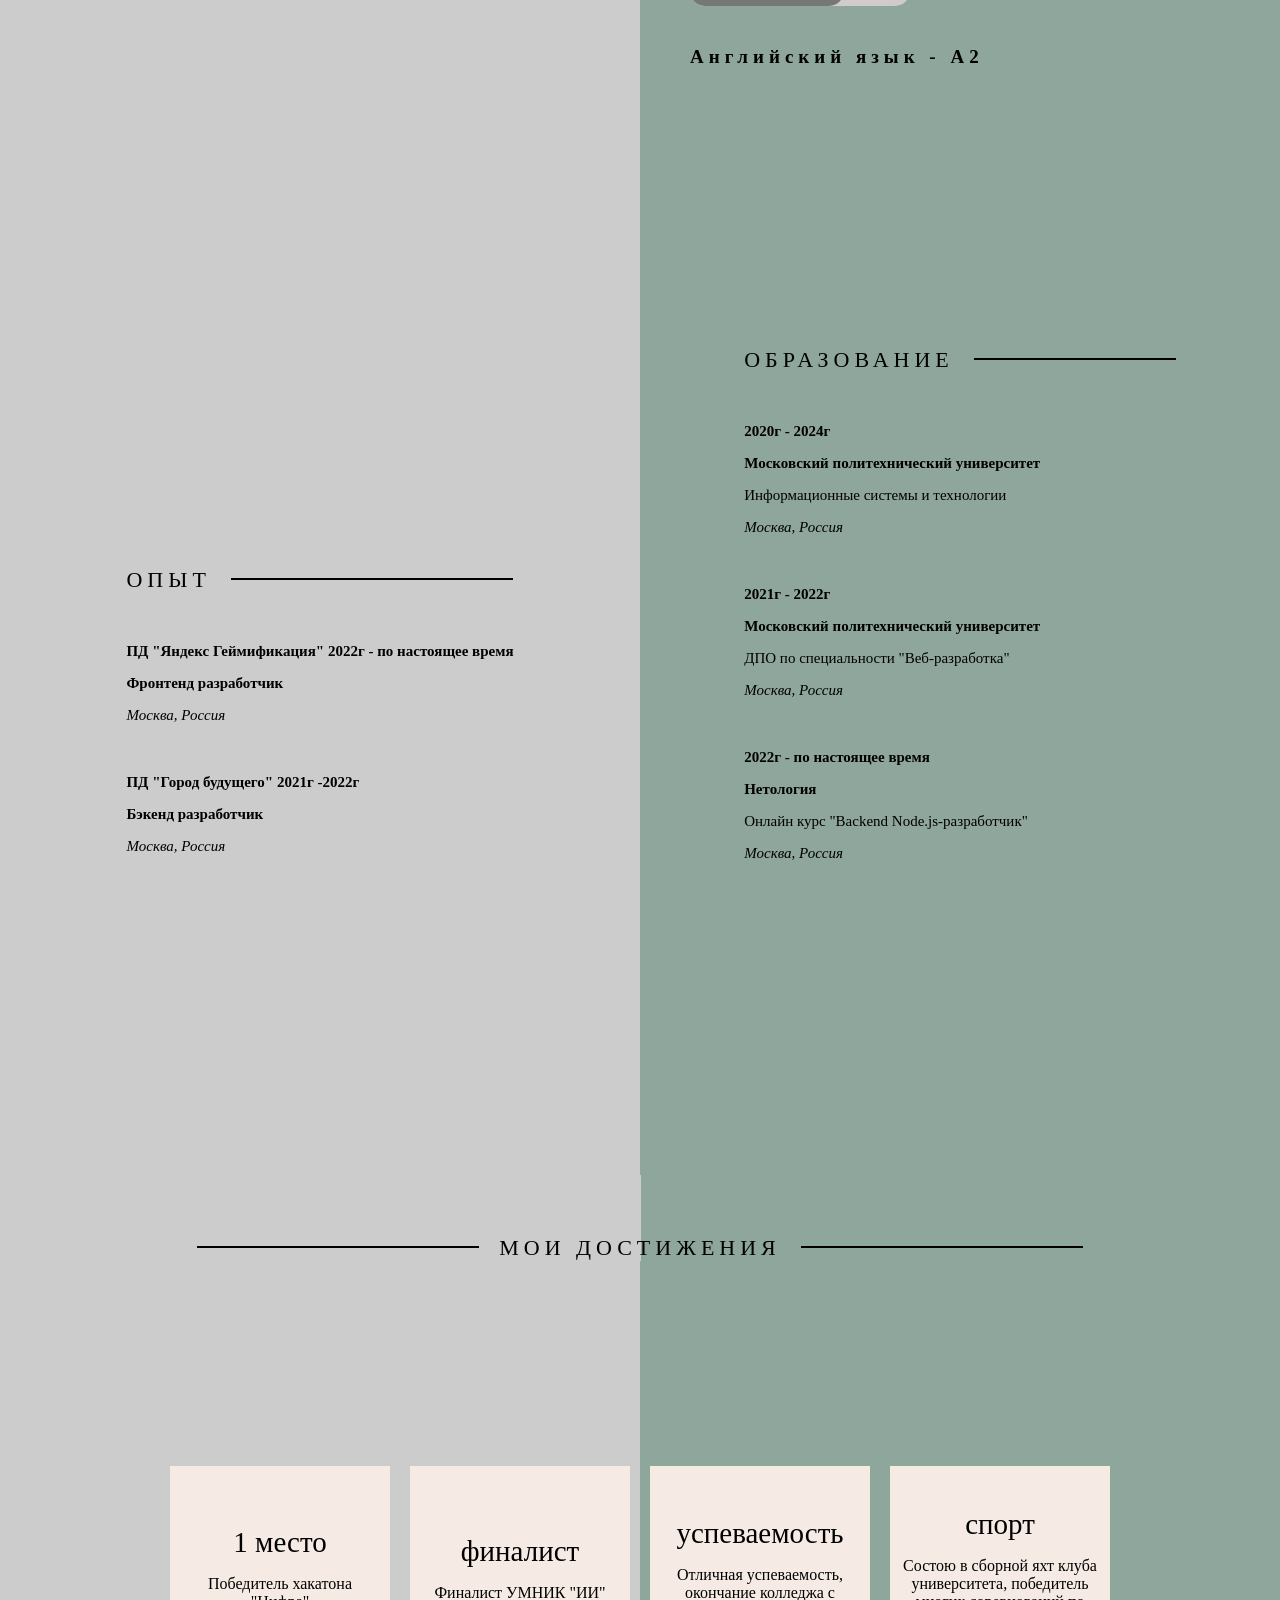
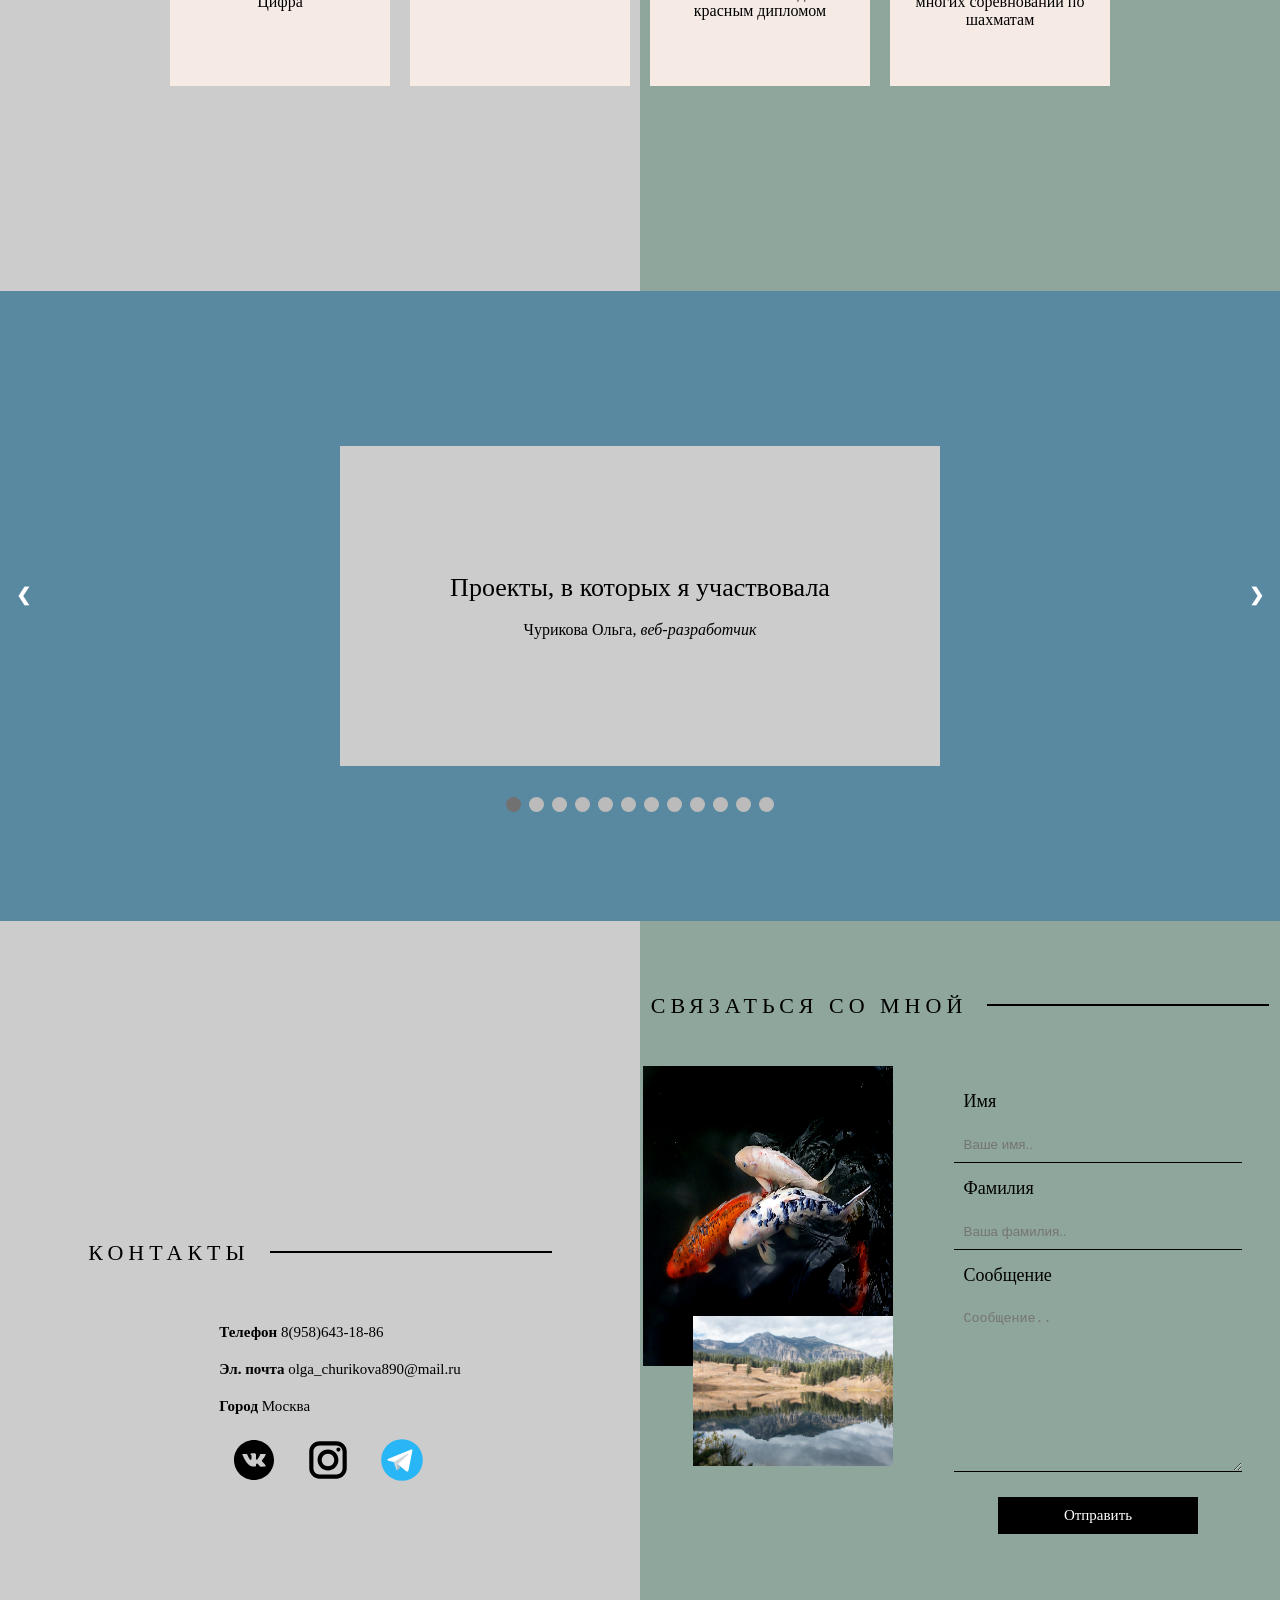
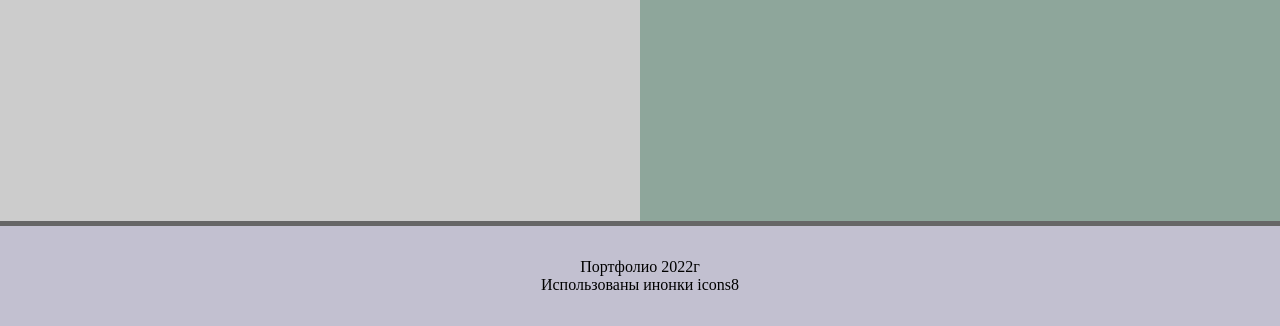
==== commit 9615f08e: "changes index.html" ====
--- a/index.html
+++ b/index.html
@@ -219,7 +219,7 @@
                     <ul class="title-list">
                         <li class="list">ОБРАЗОВАНИЕ</li>
                         <li class="list">
-                            <hr class="hr">
+                            <hr class="hr" style="width: 200px;">
                         </li>
                     </ul>
 
